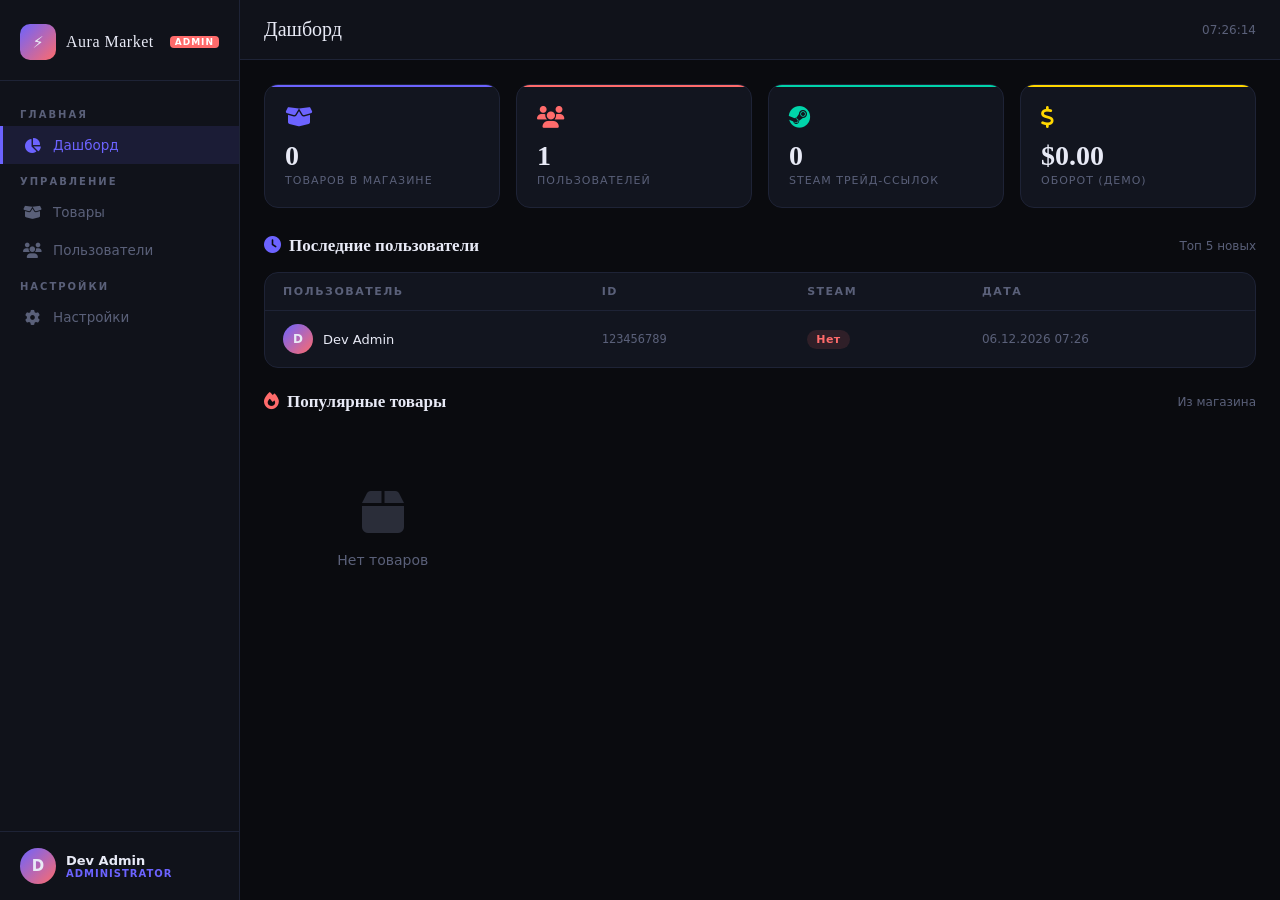
==== admin.html @ bdf7ac2e "Create admin.html" ====
<!DOCTYPE html>
<html lang="ru">
<head>
<meta charset="UTF-8">
<meta name="viewport" content="width=device-width, initial-scale=1.0">
<title>Aura Market | Admin Panel</title>
<link rel="stylesheet" href="https://cdnjs.cloudflare.com/ajax/libs/font-awesome/6.5.0/css/all.min.css">
<script src="https://telegram.org/js/telegram-web-app.js"></script>
<link rel="stylesheet" href="admin.css">
</head>
<body>

<!-- ACCESS DENIED SCREEN -->
<div id="access-denied">
  <div class="denied-icon"><i class="fas fa-shield-alt"></i></div>
  <div class="denied-title">Доступ запрещён</div>
  <div class="denied-sub">Эта панель доступна только авторизованным администраторам Aura Market.</div>
  <div class="denied-id" id="denied-id-info">Ваш Telegram ID: —</div>
</div>

<!-- MAIN APP -->
<div class="app" id="app" style="display:none;">

  <!-- SIDEBAR -->
  <div class="sidebar-overlay" id="sidebar-overlay"></div>
  <aside class="sidebar" id="sidebar">
    <div class="sidebar-logo">
      <div class="logo-icon">⚡</div>
      <span class="logo-name">Aura Market</span>
      <span class="logo-badge">ADMIN</span>
    </div>
    <nav class="sidebar-nav">
      <div class="nav-section-title">Главная</div>
      <div class="nav-item active" data-page="dashboard"><i class="fas fa-chart-pie"></i> Дашборд</div>

      <div class="nav-section-title">Управление</div>
      <div class="nav-item" data-page="products"><i class="fas fa-box-open"></i> Товары</div>
      <div class="nav-item" data-page="users"><i class="fas fa-users"></i> Пользователи</div>

      <div class="nav-section-title">Настройки</div>
      <div class="nav-item" data-page="settings"><i class="fas fa-cog"></i> Настройки</div>
    </nav>
    <div class="sidebar-user">
      <div class="user-avatar" id="admin-avatar">A</div>
      <div class="user-info">
        <div class="user-name" id="admin-name">Admin</div>
        <div class="user-role">ADMINISTRATOR</div>
      </div>
    </div>
  </aside>

  <!-- MAIN -->
  <div class="main">
    <div class="topbar">
      <div style="display:flex;align-items:center;gap:12px;">
        <button class="mobile-menu-btn" id="mobile-menu-btn"><i class="fas fa-bars"></i></button>
        <div class="topbar-title" id="topbar-title">Дашборд</div>
      </div>
      <div class="topbar-actions">
        <span style="font-size:12px;color:var(--muted);" id="topbar-time"></span>
      </div>
    </div>

    <div class="content">

      <!-- ===== DASHBOARD PAGE ===== -->
      <div class="page active" id="page-dashboard">
        <div class="stats-grid">
          <div class="stat-card violet">
            <div class="stat-icon"><i class="fas fa-box-open"></i></div>
            <div class="stat-val" id="stat-products">0</div>
            <div class="stat-label">Товаров в магазине</div>
          </div>
          <div class="stat-card red">
            <div class="stat-icon"><i class="fas fa-users"></i></div>
            <div class="stat-val" id="stat-users">0</div>
            <div class="stat-label">Пользователей</div>
          </div>
          <div class="stat-card green">
            <div class="stat-icon"><i class="fab fa-steam"></i></div>
            <div class="stat-val" id="stat-steam">0</div>
            <div class="stat-label">Steam трейд-ссылок</div>
          </div>
          <div class="stat-card gold">
            <div class="stat-icon"><i class="fas fa-dollar-sign"></i></div>
            <div class="stat-val" id="stat-revenue">$0</div>
            <div class="stat-label">Оборот (демо)</div>
          </div>
        </div>

        <div class="section-hdr">
          <h2><i class="fas fa-clock" style="color:var(--accent);margin-right:8px;"></i>Последние пользователи</h2>
          <span>Топ 5 новых</span>
        </div>
        <div class="table-wrap" style="margin-bottom:24px;">
          <table>
            <thead><tr><th>Пользователь</th><th>ID</th><th>Steam</th><th>Дата</th></tr></thead>
            <tbody id="recent-users-body">
              <tr><td colspan="4"><div class="empty-state" style="padding:24px;"><i class="fas fa-user-clock" style="font-size:28px;"></i><p>Нет пользователей</p></div></td></tr>
            </tbody>
          </table>
        </div>

        <div class="section-hdr">
          <h2><i class="fas fa-fire" style="color:var(--accent2);margin-right:8px;"></i>Популярные товары</h2>
          <span>Из магазина</span>
        </div>
        <div class="products-grid" id="dash-products-grid">
          <div class="empty-state"><i class="fas fa-box"></i><p>Нет товаров</p></div>
        </div>
      </div>

      <!-- ===== PRODUCTS PAGE ===== -->
      <div class="page" id="page-products">
        <div class="tabs">
          <div class="tab active" data-tab="list">Список товаров</div>
          <div class="tab" data-tab="add">Добавить товар</div>
        </div>

        <!-- LIST TAB -->
        <div id="tab-list">
          <div class="section-hdr">
            <h2>Все товары <span style="font-size:13px;color:var(--muted);" id="prod-count-label"></span></h2>
            <button class="btn-primary" onclick="switchTab('add')"><i class="fas fa-plus"></i> Добавить</button>
          </div>
          <div class="products-grid" id="admin-products-grid"></div>
        </div>

        <!-- ADD TAB -->
        <div id="tab-add" style="display:none;">
          <div class="section-hdr">
            <h2 id="prod-form-title">Новый товар</h2>
          </div>
          <div class="table-wrap" style="padding:24px;">
            <div class="form-grid">
              <div class="form-field">
                <label>Название товара</label>
                <input class="form-input" id="prod-name" placeholder="Prime Counter-Strike">
              </div>
              <div class="form-field">
                <label>Цена (USD)</label>
                <input class="form-input" id="prod-price" type="number" placeholder="9.99" min="0" step="0.01">
              </div>
              <div class="form-field">
                <label>Игра</label>
                <select class="form-select" id="prod-game">
                  <option value="Counter-Strike 2">Counter-Strike 2</option>
                  <option value="Dota 2">Dota 2</option>
                  <option value="Team Fortress 2">Team Fortress 2</option>
                  <option value="Rust">Rust</option>
                  <option value="Other">Другое</option>
                </select>
              </div>
              <div class="form-field">
                <label>Категория</label>
                <input class="form-input" id="prod-category" placeholder="Скин, Ключ, Кейс...">
              </div>
              <div class="form-field full">
                <label>Описание</label>
                <textarea class="form-textarea" id="prod-desc" placeholder="Краткое описание товара..."></textarea>
              </div>
              <div class="form-field full">
                <label>Иконка</label>
                <div class="icon-picker" id="icon-picker">
                  <div class="icon-opt selected" data-icon="fa-fist-raised"><i class="fas fa-fist-raised"></i></div>
                  <div class="icon-opt" data-icon="fa-crown"><i class="fas fa-crown"></i></div>
                  <div class="icon-opt" data-icon="fa-gem"><i class="fas fa-gem"></i></div>
                  <div class="icon-opt" data-icon="fa-shield-alt"><i class="fas fa-shield-alt"></i></div>
                  <div class="icon-opt" data-icon="fa-sword"><i class="fas fa-sword"></i></div>
                  <div class="icon-opt" data-icon="fa-fire"><i class="fas fa-fire"></i></div>
                  <div class="icon-opt" data-icon="fa-star"><i class="fas fa-star"></i></div>
                  <div class="icon-opt" data-icon="fa-bolt"><i class="fas fa-bolt"></i></div>
                  <div class="icon-opt" data-icon="fa-crosshairs"><i class="fas fa-crosshairs"></i></div>
                  <div class="icon-opt" data-icon="fa-key"><i class="fas fa-key"></i></div>
                  <div class="icon-opt" data-icon="fa-box"><i class="fas fa-box"></i></div>
                  <div class="icon-opt" data-icon="fa-tags"><i class="fas fa-tags"></i></div>
                </div>
              </div>
              <div class="form-field full">
                <label>Цвет иконки</label>
                <div class="color-picker-row" id="color-picker">
                  <div class="color-swatch selected" data-color="#FFD700" style="background:#FFD700;"></div>
                  <div class="color-swatch" data-color="#6c63ff" style="background:#6c63ff;"></div>
                  <div class="color-swatch" data-color="#ff6b6b" style="background:#ff6b6b;"></div>
                  <div class="color-swatch" data-color="#00d4aa" style="background:#00d4aa;"></div>
                  <div class="color-swatch" data-color="#ff9f43" style="background:#ff9f43;"></div>
                  <div class="color-swatch" data-color="#ee5a24" style="background:#ee5a24;"></div>
                  <div class="color-swatch" data-color="#0984e3" style="background:#0984e3;"></div>
                  <div class="color-swatch" data-color="#a29bfe" style="background:#a29bfe;"></div>
                  <div class="color-swatch custom" data-color="custom"><i class="fas fa-palette"></i></div>
                  <input type="color" id="custom-color" style="display:none;" value="#ffffff">
                </div>
              </div>
              <div class="form-field">
                <label>Статус</label>
                <select class="form-select" id="prod-status">
                  <option value="active">Активен</option>
                  <option value="hidden">Скрыт</option>
                  <option value="sold">Продан</option>
                </select>
              </div>
              <div class="form-field">
                <label>Количество</label>
                <input class="form-input" id="prod-qty" type="number" placeholder="1" min="1" value="1">
              </div>
            </div>
            <div style="margin-top:20px;display:flex;gap:10px;">
              <button class="btn-primary" id="save-prod-btn" onclick="saveProduct()"><i class="fas fa-save"></i> Сохранить товар</button>
              <button class="btn-secondary" onclick="resetProductForm()"><i class="fas fa-undo"></i> Сбросить</button>
            </div>
          </div>
        </div>
      </div>

      <!-- ===== USERS PAGE ===== -->
      <div class="page" id="page-users">
        <div class="section-hdr">
          <h2>Пользователи бота</h2>
          <span id="users-count-label">0 чел.</span>
        </div>
        <div class="table-wrap">
          <div class="table-search">
            <i class="fas fa-search" style="color:var(--muted);"></i>
            <input id="user-search" placeholder="Поиск по имени, ID или username...">
            <button class="btn-secondary" style="padding:7px 14px;font-size:12px;" onclick="exportUsers()"><i class="fas fa-download"></i> Экспорт</button>
          </div>
          <div style="overflow-x:auto;">
            <table>
              <thead>
                <tr>
                  <th>Пользователь</th>
                  <th>Telegram ID</th>
                  <th>Username</th>
                  <th>Steam Trade Link</th>
                  <th>Статус</th>
                  <th>Зашёл</th>
                  <th>Действия</th>
                </tr>
              </thead>
              <tbody id="users-table-body"></tbody>
            </table>
          </div>
        </div>
      </div>

      <!-- ===== SETTINGS PAGE ===== -->
      <div class="page" id="page-settings">
        <div class="section-hdr"><h2>Настройки Admin Panel</h2></div>
        <div class="table-wrap" style="padding:24px;margin-bottom:20px;">
          <div class="form-grid">
            <div class="form-field">
              <label>Admin Telegram ID</label>
              <input class="form-input" id="setting-admin-id" placeholder="123456789" readonly style="opacity:.6;cursor:not-allowed;">
            </div>
            <div class="form-field">
              <label>Название магазина</label>
              <input class="form-input" id="setting-shop-name" placeholder="Aura Market">
            </div>
            <div class="form-field full">
              <label>Добавить тестового пользователя (демо)</label>
              <div style="display:flex;gap:10px;flex-wrap:wrap;">
                <input class="form-input" id="demo-user-name" placeholder="Имя" style="flex:1;min-width:120px;">
                <input class="form-input" id="demo-user-id" placeholder="Telegram ID" type="number" style="flex:1;min-width:120px;">
                <input class="form-input" id="demo-user-steam" placeholder="Steam Trade Link" style="flex:2;min-width:200px;">
                <button class="btn-primary" onclick="addDemoUser()"><i class="fas fa-plus"></i> Добавить</button>
              </div>
            </div>
          </div>
        </div>
        <div class="table-wrap" style="padding:24px;">
          <h3 style="font-family:var(--font-head);margin-bottom:16px;font-size:15px;">Данные & Хранилище</h3>
          <p style="color:var(--muted);font-size:13px;margin-bottom:16px;">Все данные хранятся в localStorage браузера. В продакшне подключите API-бэкенд.</p>
          <div style="display:flex;gap:10px;flex-wrap:wrap;">
            <button class="btn-secondary" onclick="clearAllData()"><i class="fas fa-trash" style="color:var(--accent2);"></i> Очистить все данные</button>
            <button class="btn-secondary" onclick="exportAllData()"><i class="fas fa-file-export" style="color:var(--accent3);"></i> Экспорт JSON</button>
          </div>
        </div>
      </div>

    </div><!-- end content -->
  </div><!-- end main -->
</div><!-- end app -->

<!-- MODAL: User Steam Link -->
<div class="modal-overlay" id="steam-modal">
  <div class="modal">
    <div class="modal-header">
      <h3><i class="fab fa-steam" style="margin-right:8px;color:var(--accent);"></i>Steam Trade Link</h3>
      <button class="modal-close" onclick="closeModal('steam-modal')"><i class="fas fa-times"></i></button>
    </div>
    <div class="modal-body">
      <div id="modal-user-info" style="display:flex;align-items:center;gap:12px;padding:12px;background:var(--bg3);border-radius:10px;"></div>
      <div class="form-field">
        <label>Steam Trade Link</label>
        <input class="form-input" id="modal-steam-input" placeholder="https://steamcommunity.com/tradeoffer/new/?partner=...">
      </div>
      <p style="font-size:12px;color:var(--muted);">Ссылка для обмена предметами Steam. Можно найти в настройках Steam → Приватность → Ссылка для обмена.</p>
    </div>
    <div class="modal-footer">
      <button class="btn-secondary" onclick="closeModal('steam-modal')">Отмена</button>
      <button class="btn-primary" onclick="saveSteamLink()"><i class="fas fa-save"></i> Сохранить</button>
    </div>
  </div>
</div>

<!-- TOAST CONTAINER -->
<div class="toast-container" id="toast-container"></div>

<script>
// ============================================================
//  КОНФИГУРАЦИЯ: УКАЖИТЕ ВАШ TELEGRAM ID ЗДЕСЬ
// ============================================================
const ADMIN_IDS = [123456789]; // ← замените на свой Telegram ID

// ============================================================
//  ХРАНИЛИЩЕ
// ============================================================
function getData(key, def = []) {
  try { return JSON.parse(localStorage.getItem('aura_admin_' + key) || JSON.stringify(def)); }
  catch { return def; }
}
function setData(key, val) {
  localStorage.setItem('aura_admin_' + key, JSON.stringify(val));
}

let products = getData('products', []);
let users    = getData('users', []);
let editingProdId = null;
let selectedIcon  = 'fa-fist-raised';
let selectedColor = '#FFD700';
let editingUserId = null;

// ============================================================
//  TELEGRAM INIT
// ============================================================
let currentUser = null;

function initTelegram() {
  const tg = window.Telegram?.WebApp;

  if (tg && tg.initDataUnsafe?.user) {
    const u = tg.initDataUnsafe.user;
    currentUser = {
      id: u.id,
      first_name: u.first_name || '',
      last_name: u.last_name || '',
      username: u.username || '',
    };
    tg.expand();
    tg.enableClosingConfirmation();
    document.documentElement.style.setProperty('--bg', '#0a0b0f');
  } else {
    // В браузере / без TG → для разработки показываем интерфейс с демо-режимом
    currentUser = { id: ADMIN_IDS[0], first_name: 'Dev', last_name: 'Admin', username: 'dev_admin' };
  }

  registerUser(currentUser);
  checkAccess();
}

function registerUser(u) {
  const existing = users.find(x => x.id === u.id);
  if (!existing) {
    users.push({
      id: u.id,
      first_name: u.first_name,
      last_name: u.last_name,
      username: u.username,
      steam_link: '',
      status: 'active',
      joined: new Date().toISOString(),
    });
    setData('users', users);
  }
}

function checkAccess() {
  const isAdmin = ADMIN_IDS.includes(currentUser.id);
  const denied  = document.getElementById('access-denied');
  const app     = document.getElementById('app');

  if (!isAdmin) {
    denied.classList.add('show');
    document.getElementById('denied-id-info').textContent = 'Ваш Telegram ID: ' + currentUser.id;
    return;
  }

  app.style.display = 'flex';
  initAdminUI();
}

// ============================================================
//  INIT UI
// ============================================================
function initAdminUI() {
  const u = currentUser;
  const name = (u.first_name + ' ' + (u.last_name || '')).trim();
  document.getElementById('admin-name').textContent = name || 'Admin';
  document.getElementById('admin-avatar').textContent = (name[0] || 'A').toUpperCase();
  document.getElementById('setting-admin-id').value = u.id;

  renderDashboard();
  renderProducts();
  renderUsers();
  startClock();
  bindEvents();
}

// ============================================================
//  DASHBOARD
// ============================================================
function renderDashboard() {
  document.getElementById('stat-products').textContent = products.length;
  document.getElementById('stat-users').textContent    = users.length;
  const withSteam = users.filter(u => u.steam_link).length;
  document.getElementById('stat-steam').textContent    = withSteam;
  const rev = products.reduce((s, p) => s + parseFloat(p.price || 0), 0);
  document.getElementById('stat-revenue').textContent  = '$' + rev.toFixed(2);

  // Recent users
  const tbody = document.getElementById('recent-users-body');
  const recent = [...users].sort((a,b) => new Date(b.joined)-new Date(a.joined)).slice(0,5);
  if (!recent.length) {
    tbody.innerHTML = `<tr><td colspan="4"><div class="empty-state" style="padding:24px;"><i class="fas fa-user-clock" style="font-size:28px;"></i><p>Нет пользователей</p></div></td></tr>`;
  } else {
    tbody.innerHTML = recent.map(u => `
      <tr>
        <td><div class="user-cell">
          <div class="user-mini-av">${(u.first_name[0]||'?').toUpperCase()}</div>
          ${u.first_name} ${u.last_name||''}
        </div></td>
        <td style="font-family:monospace;font-size:12px;color:var(--muted);">${u.id}</td>
        <td>${u.steam_link ? '<span class="badge badge-active"><i class="fas fa-check"></i> Есть</span>' : '<span class="badge badge-banned">Нет</span>'}</td>
        <td style="font-size:12px;color:var(--muted);">${formatDate(u.joined)}</td>
      </tr>
    `).join('');
  }

  // Dash products
  const grid = document.getElementById('dash-products-grid');
  if (!products.length) {
    grid.innerHTML = `<div class="empty-state"><i class="fas fa-box"></i><p>Нет товаров</p></div>`;
  } else {
    grid.innerHTML = products.slice(0,4).map(p => productCard(p, false)).join('');
  }
}

// ============================================================
//  PRODUCTS
// ============================================================
function productCard(p, withActions = true) {
  return `
    <div class="product-item">
      <div class="prod-icon-area" style="color:${p.color||'#FFD700'}">
        <i class="fas ${p.icon||'fa-box'}"></i>
      </div>
      <div class="prod-name">${escHtml(p.name)}</div>
      <div class="prod-game">${escHtml(p.game||'')} ${p.category?'· '+escHtml(p.category):''}</div>
      <div class="prod-price">$${parseFloat(p.price||0).toFixed(2)}</div>
      ${withActions ? `
      <div class="prod-actions">
        <button class="btn-sm btn-edit" onclick="editProduct('${p.id}')"><i class="fas fa-edit"></i> Изм.</button>
        <button class="btn-sm btn-del" onclick="deleteProduct('${p.id}')"><i class="fas fa-trash"></i></button>
      </div>` : ''}
      <div class="prod-badge">
        <span class="badge ${p.status==='active'?'badge-active':p.status==='sold'?'badge-banned':'badge-new'}">
          ${p.status==='active'?'Активен':p.status==='sold'?'Продан':'Скрыт'}
        </span>
      </div>
    </div>
  `;
}

function renderProducts() {
  const grid = document.getElementById('admin-products-grid');
  document.getElementById('prod-count-label').textContent = '(' + products.length + ')';
  if (!products.length) {
    grid.innerHTML = `<div class="empty-state"><i class="fas fa-box-open"></i><p>Нет товаров. Добавьте первый!</p></div>`;
  } else {
    grid.innerHTML = products.map(p => productCard(p, true)).join('');
  }
}

function saveProduct() {
  const name  = document.getElementById('prod-name').value.trim();
  const price = document.getElementById('prod-price').value;
  const game  = document.getElementById('prod-game').value;
  const cat   = document.getElementById('prod-category').value.trim();
  const desc  = document.getElementById('prod-desc').value.trim();
  const status= document.getElementById('prod-status').value;
  const qty   = document.getElementById('prod-qty').value;

  if (!name || !price) { showToast('Заполните название и цену', 'error'); return; }

  if (editingProdId) {
    const idx = products.findIndex(p => p.id === editingProdId);
    if (idx !== -1) {
      products[idx] = { ...products[idx], name, price, game, category: cat, desc, status, qty, icon: selectedIcon, color: selectedColor };
      showToast('Товар обновлён', 'success');
    }
    editingProdId = null;
    document.getElementById('prod-form-title').textContent = 'Новый товар';
    document.getElementById('save-prod-btn').innerHTML = '<i class="fas fa-save"></i> Сохранить товар';
  } else {
    products.push({ id: genId(), name, price, game, category: cat, desc, status, qty, icon: selectedIcon, color: selectedColor, created: new Date().toISOString() });
    showToast('Товар добавлен!', 'success');
  }

  setData('products', products);
  renderProducts();
  renderDashboard();
  resetProductForm();
  switchTab('list');
}

function editProduct(id) {
  const p = products.find(x => x.id === id);
  if (!p) return;
  editingProdId = id;
  document.getElementById('prod-name').value     = p.name;
  document.getElementById('prod-price').value    = p.price;
  document.getElementById('prod-game').value     = p.game;
  document.getElementById('prod-category').value = p.category || '';
  document.getElementById('prod-desc').value     = p.desc || '';
  document.getElementById('prod-status').value   = p.status || 'active';
  document.getElementById('prod-qty').value      = p.qty || 1;
  selectedIcon  = p.icon  || 'fa-fist-raised';
  selectedColor = p.color || '#FFD700';
  document.querySelectorAll('.icon-opt').forEach(el => el.classList.toggle('selected', el.dataset.icon === selectedIcon));
  document.querySelectorAll('.color-swatch').forEach(el => el.classList.toggle('selected', el.dataset.color === selectedColor));
  document.getElementById('prod-form-title').textContent = 'Редактировать товар';
  document.getElementById('save-prod-btn').innerHTML = '<i class="fas fa-save"></i> Обновить товар';
  switchTab('add');
  navigateTo('products');
}

function deleteProduct(id) {
  if (!confirm('Удалить товар?')) return;
  products = products.filter(p => p.id !== id);
  setData('products', products);
  renderProducts();
  renderDashboard();
  showToast('Товар удалён', 'info');
}

function resetProductForm() {
  ['prod-name','prod-category','prod-desc'].forEach(id => document.getElementById(id).value = '');
  document.getElementById('prod-price').value  = '';
  document.getElementById('prod-game').value   = 'Counter-Strike 2';
  document.getElementById('prod-status').value = 'active';
  document.getElementById('prod-qty').value    = '1';
  selectedIcon = 'fa-fist-raised'; selectedColor = '#FFD700';
  document.querySelectorAll('.icon-opt').forEach(el => el.classList.toggle('selected', el.dataset.icon === 'fa-fist-raised'));
  document.querySelectorAll('.color-swatch').forEach(el => el.classList.toggle('selected', el.dataset.color === '#FFD700'));
  editingProdId = null;
  document.getElementById('prod-form-title').textContent = 'Новый товар';
  document.getElementById('save-prod-btn').innerHTML = '<i class="fas fa-save"></i> Сохранить товар';
}

// ============================================================
//  USERS
// ============================================================
function renderUsers(filter = '') {
  const f   = filter.toLowerCase();
  const filtered = users.filter(u =>
    !f ||
    (u.first_name + ' ' + (u.last_name||'')).toLowerCase().includes(f) ||
    String(u.id).includes(f) ||
    (u.username||'').toLowerCase().includes(f)
  );
  document.getElementById('users-count-label').textContent = filtered.length + ' чел.';
  const tbody = document.getElementById('users-table-body');
  if (!filtered.length) {
    tbody.innerHTML = `<tr><td colspan="7"><div class="empty-state" style="padding:30px;"><i class="fas fa-user-slash" style="font-size:32px;"></i><p>Нет пользователей</p></div></td></tr>`;
    return;
  }
  tbody.innerHTML = filtered.map(u => `
    <tr>
      <td><div class="user-cell">
        <div class="user-mini-av">${(u.first_name[0]||'?').toUpperCase()}</div>
        <span>${escHtml(u.first_name)} ${escHtml(u.last_name||'')}</span>
      </div></td>
      <td>
        <span style="font-family:monospace;font-size:12px;">${u.id}</span>
        <button class="copy-btn" onclick="copyText('${u.id}')"><i class="fas fa-copy"></i></button>
      </td>
      <td style="color:var(--muted);font-size:12px;">${u.username ? '@'+escHtml(u.username) : '—'}</td>
      <td>
        <div class="steam-cell">
          <span class="steam-link-text" title="${escHtml(u.steam_link||'')}">${u.steam_link ? escHtml(u.steam_link) : '<span style="color:var(--muted)">Не указан</span>'}</span>
          ${u.steam_link ? `<button class="copy-btn" onclick="copyText('${escAttr(u.steam_link)}')"><i class="fas fa-copy"></i></button>` : ''}
        </div>
      </td>
      <td><span class="badge ${u.status==='active'?'badge-active':'badge-banned'}">${u.status==='active'?'Активен':'Заблокирован'}</span></td>
      <td style="font-size:12px;color:var(--muted);">${formatDate(u.joined)}</td>
      <td>
        <div style="display:flex;gap:6px;flex-wrap:wrap;">
          <button class="link-btn" onclick="openSteamModal('${u.id}')"><i class="fab fa-steam"></i> Steam</button>
          <button class="link-btn" style="color:${u.status==='active'?'var(--accent2)':'var(--accent3)'}" onclick="toggleBan('${u.id}')">
            ${u.status==='active'?'<i class="fas fa-ban"></i>':'<i class="fas fa-check"></i>'}
          </button>
        </div>
      </td>
    </tr>
  `).join('');
}

function openSteamModal(userId) {
  const u = users.find(x => String(x.id) === String(userId));
  if (!u) return;
  editingUserId = userId;
  document.getElementById('modal-user-info').innerHTML = `
    <div class="user-mini-av" style="width:42px;height:42px;font-size:17px;">${(u.first_name[0]||'?').toUpperCase()}</div>
    <div>
      <div style="font-weight:700;">${escHtml(u.first_name)} ${escHtml(u.last_name||'')}</div>
      <div style="font-size:12px;color:var(--muted);">ID: ${u.id}${u.username?' · @'+escHtml(u.username):''}</div>
    </div>
  `;
  document.getElementById('modal-steam-input').value = u.steam_link || '';
  document.getElementById('steam-modal').classList.add('open');
}

function saveSteamLink() {
  const link = document.getElementById('modal-steam-input').value.trim();
  const idx  = users.findIndex(u => String(u.id) === String(editingUserId));
  if (idx === -1) return;
  users[idx].steam_link = link;
  setData('users', users);
  renderUsers(document.getElementById('user-search').value);
  renderDashboard();
  closeModal('steam-modal');
  showToast('Steam ссылка сохранена', 'success');
}

function toggleBan(userId) {
  const idx = users.findIndex(u => String(u.id) === String(userId));
  if (idx === -1) return;
  users[idx].status = users[idx].status === 'active' ? 'banned' : 'active';
  setData('users', users);
  renderUsers(document.getElementById('user-search').value);
  showToast(users[idx].status === 'active' ? 'Пользователь разблокирован' : 'Пользователь заблокирован', 'info');
}

// ============================================================
//  SETTINGS
// ============================================================
function addDemoUser() {
  const name  = document.getElementById('demo-user-name').value.trim();
  const id    = parseInt(document.getElementById('demo-user-id').value);
  const steam = document.getElementById('demo-user-steam').value.trim();
  if (!name || !id) { showToast('Укажите имя и ID', 'error'); return; }
  if (users.find(u => u.id === id)) { showToast('Пользователь с таким ID уже есть', 'error'); return; }
  users.push({ id, first_name: name, last_name: '', username: '', steam_link: steam, status: 'active', joined: new Date().toISOString() });
  setData('users', users);
  renderUsers(); renderDashboard();
  document.getElementById('demo-user-name').value = '';
  document.getElementById('demo-user-id').value   = '';
  document.getElementById('demo-user-steam').value= '';
  showToast('Пользователь добавлен', 'success');
}

function clearAllData() {
  if (!confirm('Удалить ВСЕ данные (товары и пользователей)?')) return;
  products = []; users = [];
  setData('products', products); setData('users', users);
  renderProducts(); renderUsers(); renderDashboard();
  showToast('Данные очищены', 'info');
}

function exportAllData() {
  const data = JSON.stringify({ products, users }, null, 2);
  downloadFile('aura_market_export.json', data, 'application/json');
  showToast('Экспорт завершён', 'success');
}

function exportUsers() {
  const csv = ['ID,Имя,Username,Steam Link,Статус,Дата'].concat(
    users.map(u => `${u.id},"${u.first_name} ${u.last_name||''}","${u.username||''}","${u.steam_link||''}","${u.status}","${formatDate(u.joined)}"`)
  ).join('\n');
  downloadFile('aura_users.csv', csv, 'text/csv');
  showToast('Экспорт пользователей завершён', 'success');
}

// ============================================================
//  NAV & TABS
// ============================================================
function navigateTo(page) {
  document.querySelectorAll('.nav-item').forEach(el => el.classList.toggle('active', el.dataset.page === page));
  document.querySelectorAll('.page').forEach(el => el.classList.toggle('active', el.id === 'page-'+page));
  const titles = { dashboard: 'Дашборд', products: 'Товары', users: 'Пользователи', settings: 'Настройки' };
  document.getElementById('topbar-title').textContent = titles[page] || '';
  closeSidebar();
}

function switchTab(tab) {
  document.querySelectorAll('.tab').forEach(el => el.classList.toggle('active', el.dataset.tab === tab));
  document.getElementById('tab-list').style.display = tab === 'list' ? 'block' : 'none';
  document.getElementById('tab-add').style.display  = tab === 'add'  ? 'block' : 'none';
}

// ============================================================
//  BINDINGS
// ============================================================
function bindEvents() {
  // Nav
  document.querySelectorAll('.nav-item[data-page]').forEach(el => {
    el.addEventListener('click', () => navigateTo(el.dataset.page));
  });

  // Tabs
  document.querySelectorAll('.tab[data-tab]').forEach(el => {
    el.addEventListener('click', () => switchTab(el.dataset.tab));
  });

  // Mobile sidebar
  document.getElementById('mobile-menu-btn').addEventListener('click', openSidebar);
  document.getElementById('sidebar-overlay').addEventListener('click', closeSidebar);

  // User search
  document.getElementById('user-search').addEventListener('input', e => renderUsers(e.target.value));

  // Icon picker
  document.querySelectorAll('.icon-opt').forEach(el => {
    el.addEventListener('click', () => {
      document.querySelectorAll('.icon-opt').forEach(x => x.classList.remove('selected'));
      el.classList.add('selected');
      selectedIcon = el.dataset.icon;
    });
  });

  // Color picker
  document.querySelectorAll('.color-swatch:not(.custom)').forEach(el => {
    el.addEventListener('click', () => {
      document.querySelectorAll('.color-swatch').forEach(x => x.classList.remove('selected'));
      el.classList.add('selected');
      selectedColor = el.dataset.color;
    });
  });
  document.querySelector('.color-swatch.custom').addEventListener('click', () => {
    document.getElementById('custom-color').click();
  });
  document.getElementById('custom-color').addEventListener('input', e => {
    selectedColor = e.target.value;
    document.querySelectorAll('.color-swatch').forEach(x => x.classList.remove('selected'));
    document.querySelector('.color-swatch.custom').classList.add('selected');
    document.querySelector('.color-swatch.custom').style.background = selectedColor;
  });
}

function openSidebar()  { document.getElementById('sidebar').classList.add('open'); document.getElementById('sidebar-overlay').classList.add('open'); }
function closeSidebar() { document.getElementById('sidebar').classList.remove('open'); document.getElementById('sidebar-overlay').classList.remove('open'); }
function closeModal(id) { document.getElementById(id).classList.remove('open'); }

// ============================================================
//  UTILS
// ============================================================
function showToast(msg, type = 'info') {
  const icons = { success: 'fa-check-circle', error: 'fa-exclamation-circle', info: 'fa-info-circle' };
  const el = document.createElement('div');
  el.className = `toast ${type}`;
  el.innerHTML = `<i class="fas ${icons[type]}"></i> ${escHtml(msg)}`;
  document.getElementById('toast-container').appendChild(el);
  setTimeout(() => el.remove(), 3200);
}

function copyText(text) {
  navigator.clipboard.writeText(text).then(() => showToast('Скопировано!', 'success')).catch(() => showToast('Не удалось скопировать', 'error'));
}

function genId() { return '_' + Math.random().toString(36).slice(2, 10); }

function formatDate(iso) {
  if (!iso) return '—';
  const d = new Date(iso);
  return d.toLocaleDateString('ru-RU', { day:'2-digit', month:'2-digit', year:'numeric' }) + ' ' + d.toLocaleTimeString('ru-RU', { hour:'2-digit', minute:'2-digit' });
}

function escHtml(s) { return String(s||'').replace(/&/g,'&amp;').replace(/</g,'&lt;').replace(/>/g,'&gt;').replace(/"/g,'&quot;'); }
function escAttr(s) { return String(s||'').replace(/'/g,'&#39;').replace(/"/g,'&quot;'); }

function downloadFile(name, content, type) {
  const a = document.createElement('a');
  a.href = URL.createObjectURL(new Blob([content], { type }));
  a.download = name;
  a.click();
}

function startClock() {
  const el = document.getElementById('topbar-time');
  setInterval(() => {
    el.textContent = new Date().toLocaleTimeString('ru-RU', { hour:'2-digit', minute:'2-digit', second:'2-digit' });
  }, 1000);
}

// ============================================================
//  BOOT
// ============================================================
document.addEventListener('DOMContentLoaded', initTelegram);
</script>
</body>
</html>
---- admin.css ----
*, *::before, *::after { box-sizing: border-box; margin: 0; padding: 0; }

  :root {
    --bg:        #0a0b0f;
    --bg2:       #10121a;
    --bg3:       #161926;
    --border:    #1e2336;
    --accent:    #6c63ff;
    --accent2:   #ff6b6b;
    --accent3:   #00d4aa;
    --text:      #e8eaf6;
    --muted:     #5a6079;
    --gold:      #ffd700;
    --card:      #12151f;
    --shadow:    0 4px 24px rgba(108,99,255,.18);
    --radius:    14px;
    --font-head: 'Georgia', serif;
    --font-body: 'Segoe UI', system-ui, sans-serif;
    --sidebar-w: 240px;
  }

  html, body { height: 100%; }
  body {
    background: var(--bg);
    color: var(--text);
    font-family: var(--font-body);
    font-size: 14px;
    overflow: hidden;
  }

  /* ===================== ACCESS DENIED ===================== */
  #access-denied {
    display: none;
    position: fixed; inset: 0;
    background: var(--bg);
    z-index: 9999;
    flex-direction: column;
    align-items: center;
    justify-content: center;
    gap: 20px;
    text-align: center;
    padding: 40px;
  }
  #access-denied.show { display: flex; }
  .denied-icon { font-size: 72px; color: var(--accent2); animation: pulse 2s infinite; }
  .denied-title { font-family: var(--font-head); font-size: 28px; color: var(--text); }
  .denied-sub { color: var(--muted); font-size: 15px; max-width: 320px; line-height: 1.6; }
  .denied-id { background: var(--bg3); border: 1px solid var(--border); border-radius: 8px; padding: 8px 18px; color: var(--muted); font-family: monospace; font-size: 13px; }

  /* ===================== LAYOUT ===================== */
  .app { display: flex; height: 100vh; overflow: hidden; }

  /* ===================== SIDEBAR ===================== */
  .sidebar {
    width: var(--sidebar-w);
    background: var(--bg2);
    border-right: 1px solid var(--border);
    display: flex;
    flex-direction: column;
    flex-shrink: 0;
    transition: transform .3s;
    z-index: 100;
  }
  .sidebar-logo {
    padding: 24px 20px 20px;
    border-bottom: 1px solid var(--border);
    display: flex; align-items: center; gap: 10px;
  }
  .logo-icon { width: 36px; height: 36px; background: linear-gradient(135deg, var(--accent), var(--accent2)); border-radius: 10px; display: flex; align-items: center; justify-content: center; font-size: 16px; }
  .logo-name { font-family: var(--font-head); font-size: 16px; letter-spacing: .5px; }
  .logo-badge { font-size: 9px; background: var(--accent2); color: #fff; border-radius: 4px; padding: 1px 5px; margin-left: auto; font-weight: 700; letter-spacing: 1px; }

  .sidebar-nav { flex: 1; padding: 16px 0; overflow-y: auto; }
  .nav-section-title { font-size: 10px; font-weight: 700; letter-spacing: 2px; color: var(--muted); padding: 12px 20px 6px; text-transform: uppercase; }
  .nav-item {
    display: flex; align-items: center; gap: 12px;
    padding: 11px 20px;
    cursor: pointer;
    border-left: 3px solid transparent;
    color: var(--muted);
    transition: all .2s;
    font-size: 13.5px;
    user-select: none;
  }
  .nav-item:hover { color: var(--text); background: rgba(108,99,255,.07); }
  .nav-item.active { color: var(--accent); border-left-color: var(--accent); background: rgba(108,99,255,.12); }
  .nav-item i { width: 18px; text-align: center; font-size: 15px; }

  .sidebar-user {
    padding: 16px 20px;
    border-top: 1px solid var(--border);
    display: flex; align-items: center; gap: 10px;
  }
  .user-avatar { width: 36px; height: 36px; border-radius: 50%; background: linear-gradient(135deg, var(--accent), var(--accent2)); display: flex; align-items: center; justify-content: center; font-size: 15px; font-weight: 700; flex-shrink: 0; }
  .user-info { min-width: 0; }
  .user-name { font-size: 13px; font-weight: 600; white-space: nowrap; overflow: hidden; text-overflow: ellipsis; }
  .user-role { font-size: 10px; color: var(--accent); font-weight: 700; letter-spacing: 1px; }

  /* ===================== MAIN ===================== */
  .main {
    flex: 1; min-width: 0;
    display: flex; flex-direction: column;
    overflow: hidden;
  }

  .topbar {
    background: var(--bg2);
    border-bottom: 1px solid var(--border);
    padding: 0 24px;
    height: 60px;
    display: flex; align-items: center; justify-content: space-between;
    flex-shrink: 0;
  }
  .topbar-title { font-family: var(--font-head); font-size: 20px; }
  .topbar-actions { display: flex; align-items: center; gap: 10px; }
  .mobile-menu-btn { display: none; background: none; border: none; color: var(--text); font-size: 20px; cursor: pointer; padding: 4px 8px; }

  .content { flex: 1; overflow-y: auto; padding: 24px; }

  /* scrollbar */
  .content::-webkit-scrollbar, .sidebar-nav::-webkit-scrollbar { width: 4px; }
  .content::-webkit-scrollbar-track, .sidebar-nav::-webkit-scrollbar-track { background: transparent; }
  .content::-webkit-scrollbar-thumb, .sidebar-nav::-webkit-scrollbar-thumb { background: var(--border); border-radius: 4px; }

  /* ===================== PAGES ===================== */
  .page { display: none; animation: fadeIn .25s ease; }
  .page.active { display: block; }

  /* ===================== STATS CARDS ===================== */
  .stats-grid { display: grid; grid-template-columns: repeat(auto-fit, minmax(180px,1fr)); gap: 16px; margin-bottom: 28px; }
  .stat-card {
    background: var(--card);
    border: 1px solid var(--border);
    border-radius: var(--radius);
    padding: 20px;
    position: relative;
    overflow: hidden;
    transition: transform .2s, box-shadow .2s;
  }
  .stat-card:hover { transform: translateY(-2px); box-shadow: var(--shadow); }
  .stat-card::before { content: ''; position: absolute; top: 0; left: 0; right: 0; height: 2px; }
  .stat-card.violet::before { background: var(--accent); }
  .stat-card.red::before    { background: var(--accent2); }
  .stat-card.green::before  { background: var(--accent3); }
  .stat-card.gold::before   { background: var(--gold); }
  .stat-icon { font-size: 22px; margin-bottom: 12px; }
  .stat-card.violet .stat-icon { color: var(--accent); }
  .stat-card.red    .stat-icon { color: var(--accent2); }
  .stat-card.green  .stat-icon { color: var(--accent3); }
  .stat-card.gold   .stat-icon { color: var(--gold); }
  .stat-val { font-size: 28px; font-weight: 700; font-family: var(--font-head); line-height: 1; margin-bottom: 4px; }
  .stat-label { font-size: 11px; color: var(--muted); text-transform: uppercase; letter-spacing: 1px; }

  /* ===================== SECTION TITLES ===================== */
  .section-hdr { display: flex; align-items: center; justify-content: space-between; margin-bottom: 16px; }
  .section-hdr h2 { font-family: var(--font-head); font-size: 17px; }
  .section-hdr span { font-size: 12px; color: var(--muted); }

  /* ===================== TABLE ===================== */
  .table-wrap { background: var(--card); border: 1px solid var(--border); border-radius: var(--radius); overflow: hidden; }
  .table-search { padding: 14px 18px; border-bottom: 1px solid var(--border); display: flex; gap: 10px; align-items: center; }
  .table-search input {
    flex: 1; background: var(--bg3); border: 1px solid var(--border); border-radius: 8px;
    color: var(--text); padding: 8px 14px; font-size: 13px; outline: none;
  }
  .table-search input:focus { border-color: var(--accent); }
  table { width: 100%; border-collapse: collapse; }
  th { font-size: 11px; font-weight: 700; letter-spacing: 1.5px; color: var(--muted); text-transform: uppercase; padding: 12px 18px; text-align: left; border-bottom: 1px solid var(--border); }
  td { padding: 13px 18px; border-bottom: 1px solid var(--border); font-size: 13px; vertical-align: middle; }
  tr:last-child td { border-bottom: none; }
  tr:hover td { background: rgba(255,255,255,.02); }

  .badge { display: inline-flex; align-items: center; gap: 5px; font-size: 11px; font-weight: 700; padding: 3px 9px; border-radius: 20px; letter-spacing: .5px; }
  .badge-active { background: rgba(0,212,170,.12); color: var(--accent3); }
  .badge-banned  { background: rgba(255,107,107,.12); color: var(--accent2); }
  .badge-new    { background: rgba(108,99,255,.15); color: var(--accent); }

  .user-cell { display: flex; align-items: center; gap: 10px; }
  .user-mini-av { width: 30px; height: 30px; border-radius: 50%; background: linear-gradient(135deg, var(--accent), var(--accent2)); display: flex; align-items: center; justify-content: center; font-size: 12px; font-weight: 700; flex-shrink: 0; }

  .link-btn { background: none; border: 1px solid var(--border); color: var(--accent); border-radius: 6px; padding: 4px 10px; font-size: 11px; cursor: pointer; transition: all .15s; }
  .link-btn:hover { background: rgba(108,99,255,.15); border-color: var(--accent); }
  .copy-btn { background: none; border: none; color: var(--muted); cursor: pointer; font-size: 13px; padding: 4px; transition: color .15s; }
  .copy-btn:hover { color: var(--accent); }

  /* steam link cell */
  .steam-cell { display: flex; align-items: center; gap: 6px; max-width: 220px; }
  .steam-link-text { font-family: monospace; font-size: 11px; color: var(--muted); white-space: nowrap; overflow: hidden; text-overflow: ellipsis; flex: 1; }

  /* ===================== PRODUCT FORM ===================== */
  .form-grid { display: grid; grid-template-columns: 1fr 1fr; gap: 16px; }
  @media(max-width:600px) { .form-grid { grid-template-columns: 1fr; } }
  .form-field { display: flex; flex-direction: column; gap: 6px; }
  .form-field.full { grid-column: 1 / -1; }
  label { font-size: 11px; font-weight: 700; letter-spacing: 1px; color: var(--muted); text-transform: uppercase; }
  .form-input, .form-select, .form-textarea {
    background: var(--bg3); border: 1px solid var(--border); border-radius: 8px;
    color: var(--text); padding: 10px 14px; font-size: 13.5px; outline: none;
    font-family: var(--font-body); transition: border-color .15s;
  }
  .form-input:focus, .form-select:focus, .form-textarea:focus { border-color: var(--accent); }
  .form-textarea { resize: vertical; min-height: 80px; }
  .form-select option { background: var(--bg3); }

  .icon-picker { display: flex; flex-wrap: wrap; gap: 8px; }
  .icon-opt { width: 40px; height: 40px; border: 1px solid var(--border); border-radius: 8px; display: flex; align-items: center; justify-content: center; cursor: pointer; font-size: 16px; transition: all .15s; background: var(--bg3); }
  .icon-opt:hover { border-color: var(--accent); }
  .icon-opt.selected { border-color: var(--accent); background: rgba(108,99,255,.2); color: var(--accent); }

  .color-picker-row { display: flex; gap: 8px; flex-wrap: wrap; }
  .color-swatch { width: 32px; height: 32px; border-radius: 8px; cursor: pointer; border: 2px solid transparent; transition: transform .15s; }
  .color-swatch.selected { border-color: #fff; transform: scale(1.1); }
  .color-swatch.custom { display: flex; align-items: center; justify-content: center; background: var(--bg3); border-color: var(--border); color: var(--muted); font-size: 14px; }

  /* ===================== PRODUCT LIST ===================== */
  .products-grid { display: grid; grid-template-columns: repeat(auto-fill, minmax(220px, 1fr)); gap: 14px; }
  .product-item {
    background: var(--card); border: 1px solid var(--border); border-radius: var(--radius);
    padding: 16px; position: relative; transition: box-shadow .2s, transform .2s;
  }
  .product-item:hover { transform: translateY(-2px); box-shadow: var(--shadow); }
  .prod-icon-area { width: 52px; height: 52px; border-radius: 12px; background: var(--bg3); display: flex; align-items: center; justify-content: center; font-size: 22px; margin-bottom: 12px; }
  .prod-name { font-weight: 700; font-size: 13.5px; margin-bottom: 2px; }
  .prod-game { font-size: 11px; color: var(--muted); margin-bottom: 8px; }
  .prod-price { font-size: 16px; font-weight: 700; font-family: var(--font-head); color: var(--gold); }
  .prod-actions { display: flex; gap: 6px; margin-top: 12px; }
  .btn-sm { padding: 5px 12px; border-radius: 7px; font-size: 12px; font-weight: 600; cursor: pointer; border: none; transition: opacity .15s; }
  .btn-edit { background: rgba(108,99,255,.18); color: var(--accent); }
  .btn-del  { background: rgba(255,107,107,.13); color: var(--accent2); }
  .btn-sm:hover { opacity: .8; }
  .prod-badge { position: absolute; top: 12px; right: 12px; }

  /* ===================== BUTTONS ===================== */
  .btn-primary {
    background: linear-gradient(135deg, var(--accent), #8f87ff);
    color: #fff; border: none; border-radius: 10px; padding: 11px 24px;
    font-size: 14px; font-weight: 700; cursor: pointer; letter-spacing: .3px;
    transition: opacity .15s, transform .15s; display: inline-flex; align-items: center; gap: 8px;
  }
  .btn-primary:hover { opacity: .88; transform: translateY(-1px); }
  .btn-secondary {
    background: var(--bg3); color: var(--text); border: 1px solid var(--border);
    border-radius: 10px; padding: 11px 20px; font-size: 14px; cursor: pointer;
    transition: border-color .15s; display: inline-flex; align-items: center; gap: 8px;
  }
  .btn-secondary:hover { border-color: var(--accent); }

  /* ===================== TOAST ===================== */
  .toast-container { position: fixed; bottom: 24px; right: 24px; z-index: 9999; display: flex; flex-direction: column; gap: 8px; }
  .toast {
    background: var(--bg2); border: 1px solid var(--border); border-radius: 10px;
    padding: 12px 18px; font-size: 13px; display: flex; align-items: center; gap: 10px;
    box-shadow: 0 8px 32px rgba(0,0,0,.4); animation: slideIn .3s ease;
    min-width: 220px;
  }
  .toast.success { border-left: 3px solid var(--accent3); }
  .toast.error   { border-left: 3px solid var(--accent2); }
  .toast.info    { border-left: 3px solid var(--accent); }
  .toast i { font-size: 15px; }
  .toast.success i { color: var(--accent3); }
  .toast.error   i { color: var(--accent2); }
  .toast.info    i { color: var(--accent); }

  /* ===================== MODAL ===================== */
  .modal-overlay {
    position: fixed; inset: 0; background: rgba(0,0,0,.65); z-index: 500;
    display: none; align-items: center; justify-content: center; padding: 20px;
  }
  .modal-overlay.open { display: flex; }
  .modal {
    background: var(--bg2); border: 1px solid var(--border); border-radius: 18px;
    width: 100%; max-width: 520px; max-height: 90vh; overflow-y: auto;
    animation: popIn .25s ease;
  }
  .modal-header { padding: 20px 24px; border-bottom: 1px solid var(--border); display: flex; align-items: center; justify-content: space-between; }
  .modal-header h3 { font-family: var(--font-head); font-size: 18px; }
  .modal-close { background: none; border: none; color: var(--muted); font-size: 20px; cursor: pointer; }
  .modal-close:hover { color: var(--text); }
  .modal-body { padding: 24px; display: flex; flex-direction: column; gap: 16px; }
  .modal-footer { padding: 16px 24px; border-top: 1px solid var(--border); display: flex; gap: 10px; justify-content: flex-end; }

  /* ===================== EMPTY STATE ===================== */
  .empty-state { text-align: center; padding: 60px 20px; color: var(--muted); }
  .empty-state i { font-size: 48px; margin-bottom: 16px; opacity: .4; display: block; }
  .empty-state p { font-size: 14px; }

  /* ===================== RESPONSIVE SIDEBAR ===================== */
  .sidebar-overlay { display: none; position: fixed; inset: 0; background: rgba(0,0,0,.5); z-index: 99; }

  @media (max-width: 768px) {
    .sidebar {
      position: fixed; top: 0; left: 0; height: 100%;
      transform: translateX(-100%);
    }
    .sidebar.open { transform: translateX(0); box-shadow: 4px 0 40px rgba(0,0,0,.5); }
    .sidebar-overlay.open { display: block; }
    .mobile-menu-btn { display: flex; }
    .main { width: 100%; }
    .form-grid { grid-template-columns: 1fr; }
  }

  /* ===================== ANIMATIONS ===================== */
  @keyframes fadeIn { from { opacity: 0; transform: translateY(8px); } to { opacity: 1; transform: translateY(0); } }
  @keyframes slideIn { from { opacity: 0; transform: translateX(20px); } to { opacity: 1; transform: translateX(0); } }
  @keyframes popIn { from { opacity: 0; transform: scale(.94); } to { opacity: 1; transform: scale(1); } }
  @keyframes pulse { 0%,100% { opacity: 1; } 50% { opacity: .5; } }

  /* ===================== TABS ===================== */
  .tabs { display: flex; gap: 4px; background: var(--bg3); border-radius: 10px; padding: 4px; margin-bottom: 20px; }
  .tab { flex: 1; text-align: center; padding: 9px; border-radius: 7px; font-size: 12.5px; font-weight: 600; cursor: pointer; color: var(--muted); transition: all .2s; }
  .tab.active { background: var(--accent); color: #fff; }

  /* ===================== LOADING ===================== */
  .skeleton {
    background: linear-gradient(90deg, var(--bg3) 25%, var(--border) 50%, var(--bg3) 75%);
    background-size: 200% 100%;
    animation: shimmer 1.5s infinite;
    border-radius: 6px;
  }
  @keyframes shimmer { to { background-position: -200% 0; } }
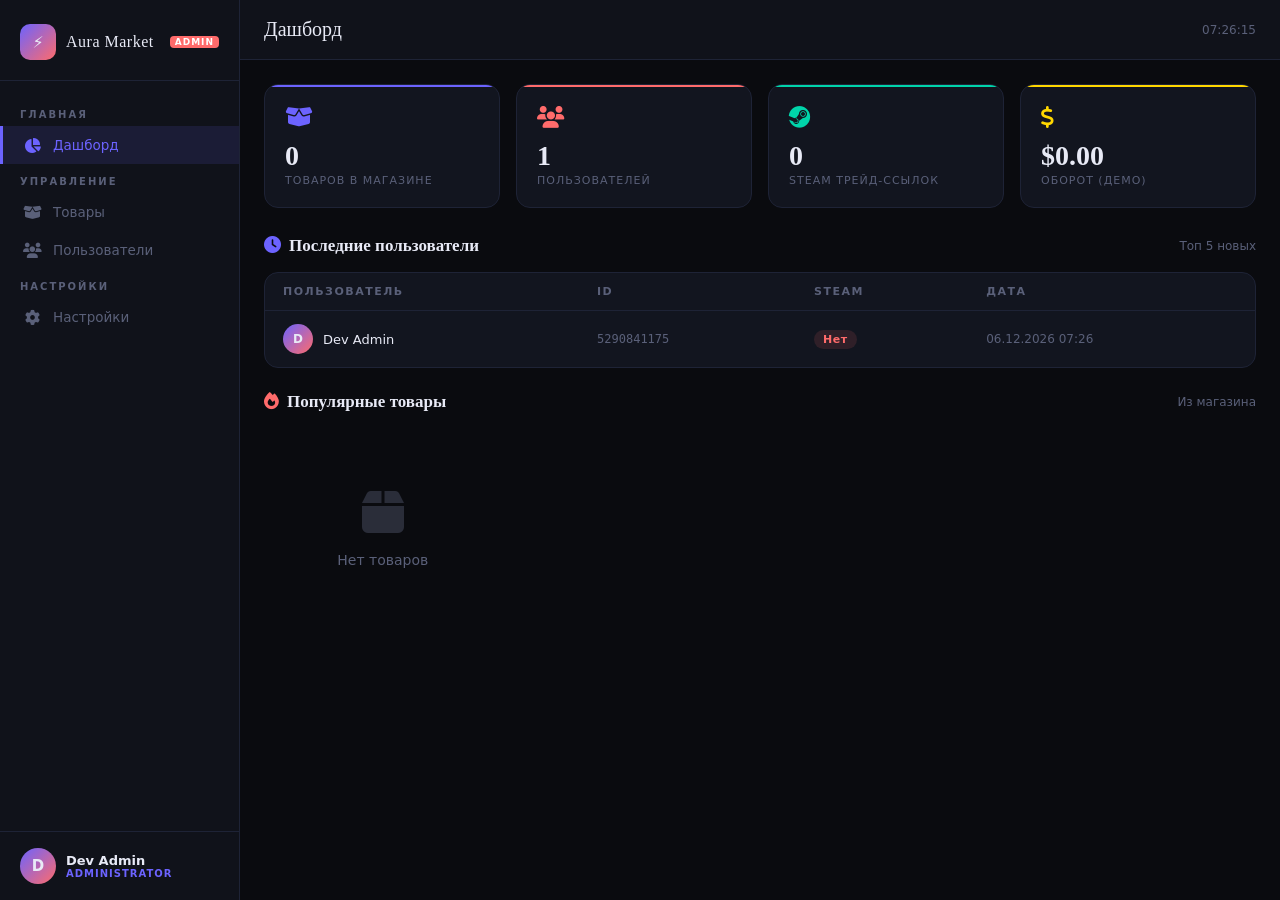
==== commit 2b0fd46b: "Update admin.html" ====
--- a/admin.html
+++ b/admin.html
@@ -310,7 +310,7 @@
 // ============================================================
 //  КОНФИГУРАЦИЯ: УКАЖИТЕ ВАШ TELEGRAM ID ЗДЕСЬ
 // ============================================================
-const ADMIN_IDS = [123456789]; // ← замените на свой Telegram ID
+const ADMIN_IDS = [5290841175]; // ← замените на свой Telegram ID
 
 // ============================================================
 //  ХРАНИЛИЩЕ
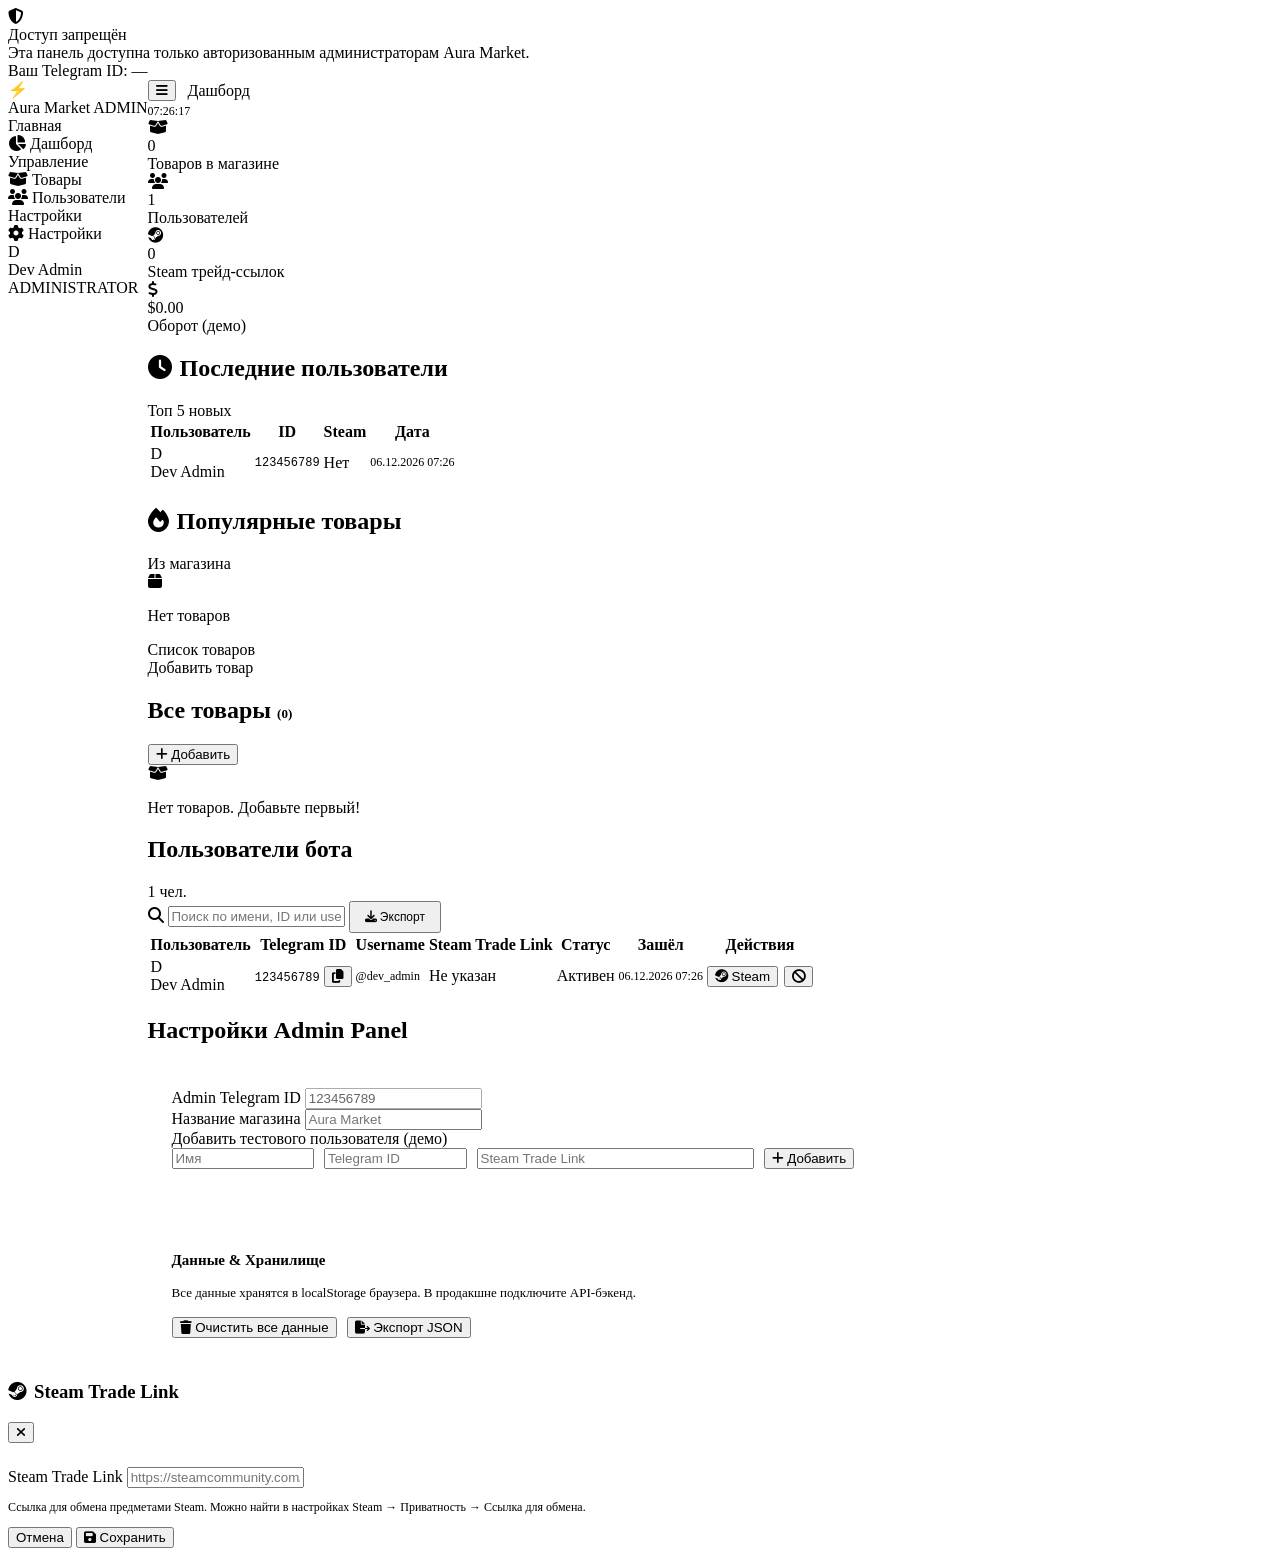
==== commit 98127840: "Update admin.html" ====
--- a/admin.html
+++ b/admin.html
@@ -6,7 +6,7 @@
 <title>Aura Market | Admin Panel</title>
 <link rel="stylesheet" href="https://cdnjs.cloudflare.com/ajax/libs/font-awesome/6.5.0/css/all.min.css">
 <script src="https://telegram.org/js/telegram-web-app.js"></script>
-<link rel="stylesheet" href="admin.css">
+
 </head>
 <body>
 
@@ -310,7 +310,7 @@
 // ============================================================
 //  КОНФИГУРАЦИЯ: УКАЖИТЕ ВАШ TELEGRAM ID ЗДЕСЬ
 // ============================================================
-const ADMIN_IDS = [5290841175]; // ← замените на свой Telegram ID
+const ADMIN_IDS = [123456789]; // ← замените на свой Telegram ID
 
 // ============================================================
 //  ХРАНИЛИЩЕ
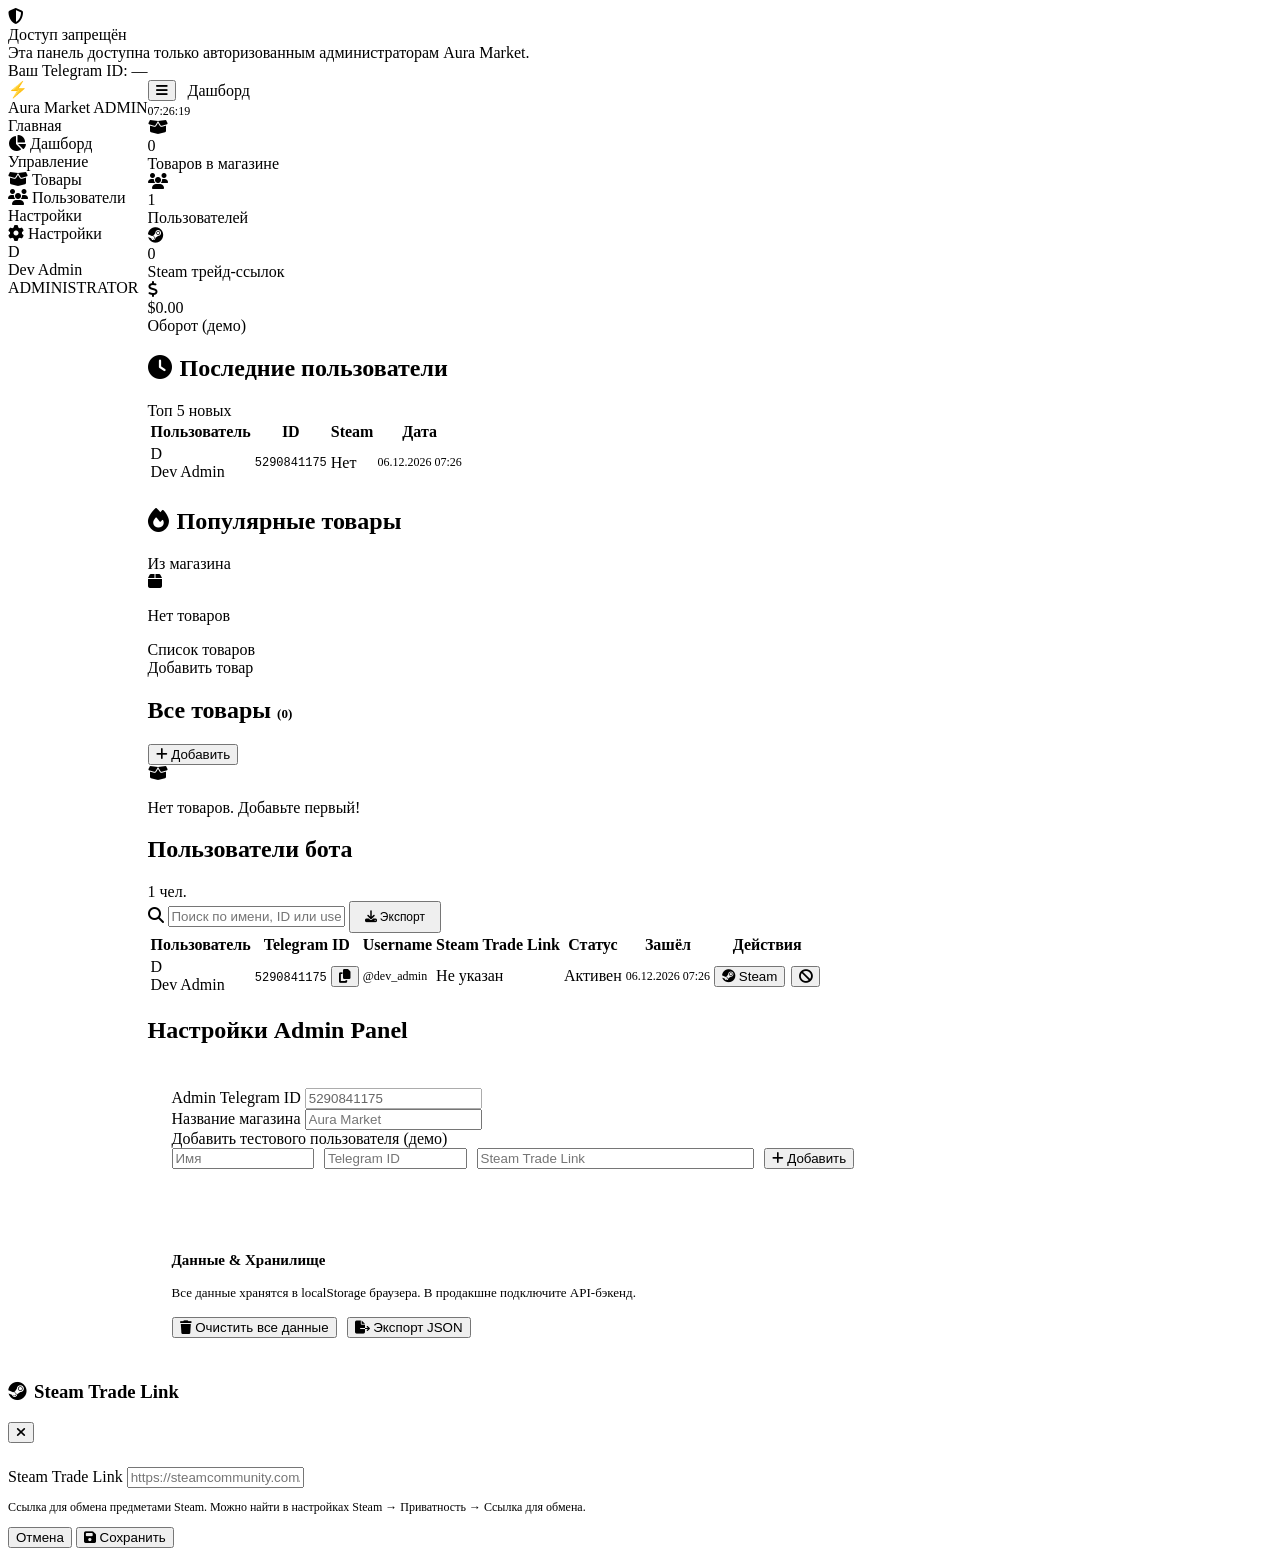
==== commit 4fe9f1ed: "Update admin.html" ====
--- a/admin.html
+++ b/admin.html
@@ -310,7 +310,7 @@
 // ============================================================
 //  КОНФИГУРАЦИЯ: УКАЖИТЕ ВАШ TELEGRAM ID ЗДЕСЬ
 // ============================================================
-const ADMIN_IDS = [123456789]; // ← замените на свой Telegram ID
+const ADMIN_IDS = [5290841175]; // ← замените на свой Telegram ID
 
 // ============================================================
 //  ХРАНИЛИЩЕ
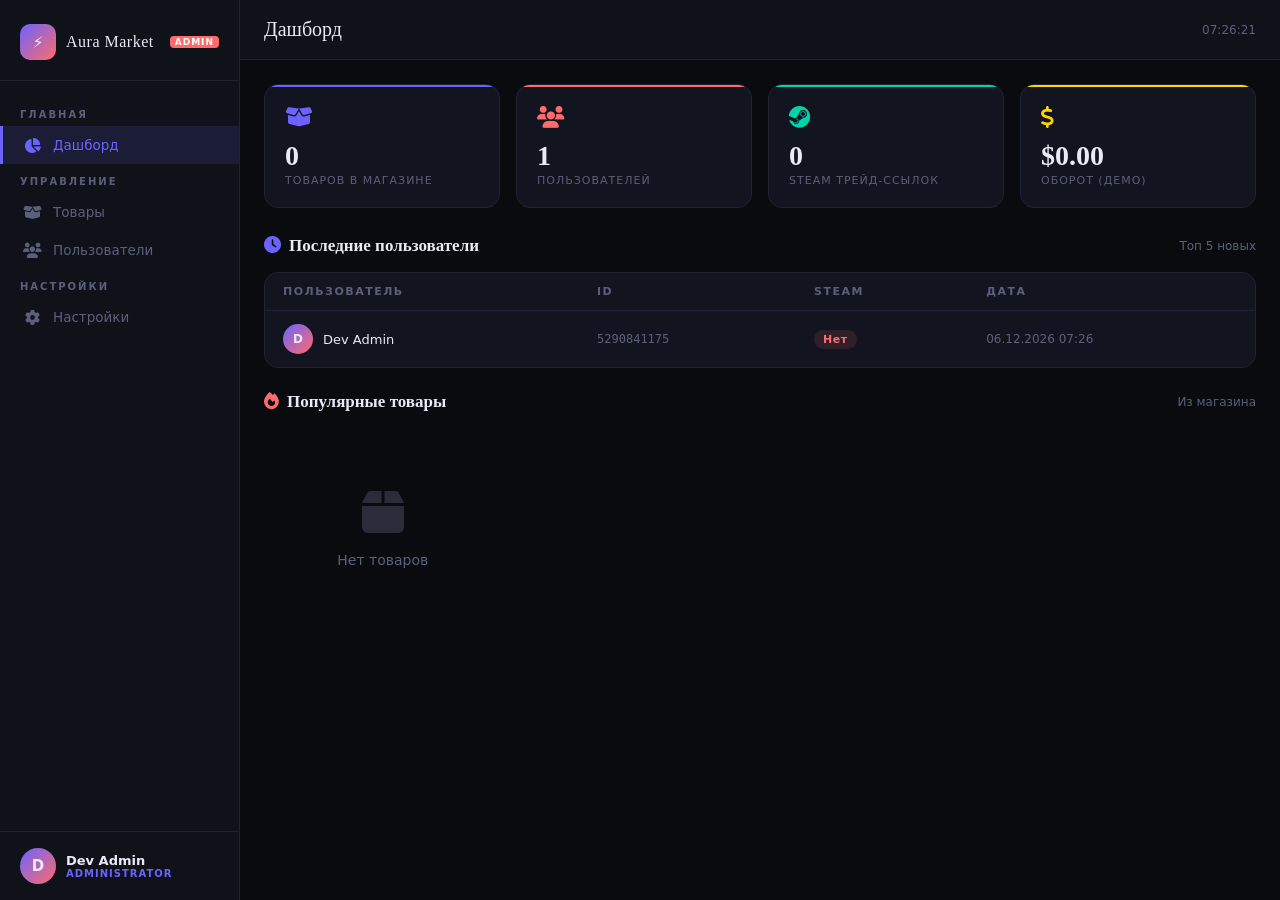
==== commit 5bc550ed: "Update admin.html" ====
--- a/admin.html
+++ b/admin.html
@@ -6,7 +6,7 @@
 <title>Aura Market | Admin Panel</title>
 <link rel="stylesheet" href="https://cdnjs.cloudflare.com/ajax/libs/font-awesome/6.5.0/css/all.min.css">
 <script src="https://telegram.org/js/telegram-web-app.js"></script>
-
+<link rel="stylesheet" href="admin.css">
 </head>
 <body>
 
--- a/admin.css
+++ b/admin.css
@@ -0,0 +1,320 @@
+*, *::before, *::after { box-sizing: border-box; margin: 0; padding: 0; }
+
+  :root {
+    --bg:        #0a0b0f;
+    --bg2:       #10121a;
+    --bg3:       #161926;
+    --border:    #1e2336;
+    --accent:    #6c63ff;
+    --accent2:   #ff6b6b;
+    --accent3:   #00d4aa;
+    --text:      #e8eaf6;
+    --muted:     #5a6079;
+    --gold:      #ffd700;
+    --card:      #12151f;
+    --shadow:    0 4px 24px rgba(108,99,255,.18);
+    --radius:    14px;
+    --font-head: 'Georgia', serif;
+    --font-body: 'Segoe UI', system-ui, sans-serif;
+    --sidebar-w: 240px;
+  }
+
+  html, body { height: 100%; }
+  body {
+    background: var(--bg);
+    color: var(--text);
+    font-family: var(--font-body);
+    font-size: 14px;
+    overflow: hidden;
+  }
+
+  /* ===================== ACCESS DENIED ===================== */
+  #access-denied {
+    display: none;
+    position: fixed; inset: 0;
+    background: var(--bg);
+    z-index: 9999;
+    flex-direction: column;
+    align-items: center;
+    justify-content: center;
+    gap: 20px;
+    text-align: center;
+    padding: 40px;
+  }
+  #access-denied.show { display: flex; }
+  .denied-icon { font-size: 72px; color: var(--accent2); animation: pulse 2s infinite; }
+  .denied-title { font-family: var(--font-head); font-size: 28px; color: var(--text); }
+  .denied-sub { color: var(--muted); font-size: 15px; max-width: 320px; line-height: 1.6; }
+  .denied-id { background: var(--bg3); border: 1px solid var(--border); border-radius: 8px; padding: 8px 18px; color: var(--muted); font-family: monospace; font-size: 13px; }
+
+  /* ===================== LAYOUT ===================== */
+  .app { display: flex; height: 100vh; overflow: hidden; }
+
+  /* ===================== SIDEBAR ===================== */
+  .sidebar {
+    width: var(--sidebar-w);
+    background: var(--bg2);
+    border-right: 1px solid var(--border);
+    display: flex;
+    flex-direction: column;
+    flex-shrink: 0;
+    transition: transform .3s;
+    z-index: 100;
+  }
+  .sidebar-logo {
+    padding: 24px 20px 20px;
+    border-bottom: 1px solid var(--border);
+    display: flex; align-items: center; gap: 10px;
+  }
+  .logo-icon { width: 36px; height: 36px; background: linear-gradient(135deg, var(--accent), var(--accent2)); border-radius: 10px; display: flex; align-items: center; justify-content: center; font-size: 16px; }
+  .logo-name { font-family: var(--font-head); font-size: 16px; letter-spacing: .5px; }
+  .logo-badge { font-size: 9px; background: var(--accent2); color: #fff; border-radius: 4px; padding: 1px 5px; margin-left: auto; font-weight: 700; letter-spacing: 1px; }
+
+  .sidebar-nav { flex: 1; padding: 16px 0; overflow-y: auto; }
+  .nav-section-title { font-size: 10px; font-weight: 700; letter-spacing: 2px; color: var(--muted); padding: 12px 20px 6px; text-transform: uppercase; }
+  .nav-item {
+    display: flex; align-items: center; gap: 12px;
+    padding: 11px 20px;
+    cursor: pointer;
+    border-left: 3px solid transparent;
+    color: var(--muted);
+    transition: all .2s;
+    font-size: 13.5px;
+    user-select: none;
+  }
+  .nav-item:hover { color: var(--text); background: rgba(108,99,255,.07); }
+  .nav-item.active { color: var(--accent); border-left-color: var(--accent); background: rgba(108,99,255,.12); }
+  .nav-item i { width: 18px; text-align: center; font-size: 15px; }
+
+  .sidebar-user {
+    padding: 16px 20px;
+    border-top: 1px solid var(--border);
+    display: flex; align-items: center; gap: 10px;
+  }
+  .user-avatar { width: 36px; height: 36px; border-radius: 50%; background: linear-gradient(135deg, var(--accent), var(--accent2)); display: flex; align-items: center; justify-content: center; font-size: 15px; font-weight: 700; flex-shrink: 0; }
+  .user-info { min-width: 0; }
+  .user-name { font-size: 13px; font-weight: 600; white-space: nowrap; overflow: hidden; text-overflow: ellipsis; }
+  .user-role { font-size: 10px; color: var(--accent); font-weight: 700; letter-spacing: 1px; }
+
+  /* ===================== MAIN ===================== */
+  .main {
+    flex: 1; min-width: 0;
+    display: flex; flex-direction: column;
+    overflow: hidden;
+  }
+
+  .topbar {
+    background: var(--bg2);
+    border-bottom: 1px solid var(--border);
+    padding: 0 24px;
+    height: 60px;
+    display: flex; align-items: center; justify-content: space-between;
+    flex-shrink: 0;
+  }
+  .topbar-title { font-family: var(--font-head); font-size: 20px; }
+  .topbar-actions { display: flex; align-items: center; gap: 10px; }
+  .mobile-menu-btn { display: none; background: none; border: none; color: var(--text); font-size: 20px; cursor: pointer; padding: 4px 8px; }
+
+  .content { flex: 1; overflow-y: auto; padding: 24px; }
+
+  /* scrollbar */
+  .content::-webkit-scrollbar, .sidebar-nav::-webkit-scrollbar { width: 4px; }
+  .content::-webkit-scrollbar-track, .sidebar-nav::-webkit-scrollbar-track { background: transparent; }
+  .content::-webkit-scrollbar-thumb, .sidebar-nav::-webkit-scrollbar-thumb { background: var(--border); border-radius: 4px; }
+
+  /* ===================== PAGES ===================== */
+  .page { display: none; animation: fadeIn .25s ease; }
+  .page.active { display: block; }
+
+  /* ===================== STATS CARDS ===================== */
+  .stats-grid { display: grid; grid-template-columns: repeat(auto-fit, minmax(180px,1fr)); gap: 16px; margin-bottom: 28px; }
+  .stat-card {
+    background: var(--card);
+    border: 1px solid var(--border);
+    border-radius: var(--radius);
+    padding: 20px;
+    position: relative;
+    overflow: hidden;
+    transition: transform .2s, box-shadow .2s;
+  }
+  .stat-card:hover { transform: translateY(-2px); box-shadow: var(--shadow); }
+  .stat-card::before { content: ''; position: absolute; top: 0; left: 0; right: 0; height: 2px; }
+  .stat-card.violet::before { background: var(--accent); }
+  .stat-card.red::before    { background: var(--accent2); }
+  .stat-card.green::before  { background: var(--accent3); }
+  .stat-card.gold::before   { background: var(--gold); }
+  .stat-icon { font-size: 22px; margin-bottom: 12px; }
+  .stat-card.violet .stat-icon { color: var(--accent); }
+  .stat-card.red    .stat-icon { color: var(--accent2); }
+  .stat-card.green  .stat-icon { color: var(--accent3); }
+  .stat-card.gold   .stat-icon { color: var(--gold); }
+  .stat-val { font-size: 28px; font-weight: 700; font-family: var(--font-head); line-height: 1; margin-bottom: 4px; }
+  .stat-label { font-size: 11px; color: var(--muted); text-transform: uppercase; letter-spacing: 1px; }
+
+  /* ===================== SECTION TITLES ===================== */
+  .section-hdr { display: flex; align-items: center; justify-content: space-between; margin-bottom: 16px; }
+  .section-hdr h2 { font-family: var(--font-head); font-size: 17px; }
+  .section-hdr span { font-size: 12px; color: var(--muted); }
+
+  /* ===================== TABLE ===================== */
+  .table-wrap { background: var(--card); border: 1px solid var(--border); border-radius: var(--radius); overflow: hidden; }
+  .table-search { padding: 14px 18px; border-bottom: 1px solid var(--border); display: flex; gap: 10px; align-items: center; }
+  .table-search input {
+    flex: 1; background: var(--bg3); border: 1px solid var(--border); border-radius: 8px;
+    color: var(--text); padding: 8px 14px; font-size: 13px; outline: none;
+  }
+  .table-search input:focus { border-color: var(--accent); }
+  table { width: 100%; border-collapse: collapse; }
+  th { font-size: 11px; font-weight: 700; letter-spacing: 1.5px; color: var(--muted); text-transform: uppercase; padding: 12px 18px; text-align: left; border-bottom: 1px solid var(--border); }
+  td { padding: 13px 18px; border-bottom: 1px solid var(--border); font-size: 13px; vertical-align: middle; }
+  tr:last-child td { border-bottom: none; }
+  tr:hover td { background: rgba(255,255,255,.02); }
+
+  .badge { display: inline-flex; align-items: center; gap: 5px; font-size: 11px; font-weight: 700; padding: 3px 9px; border-radius: 20px; letter-spacing: .5px; }
+  .badge-active { background: rgba(0,212,170,.12); color: var(--accent3); }
+  .badge-banned  { background: rgba(255,107,107,.12); color: var(--accent2); }
+  .badge-new    { background: rgba(108,99,255,.15); color: var(--accent); }
+
+  .user-cell { display: flex; align-items: center; gap: 10px; }
+  .user-mini-av { width: 30px; height: 30px; border-radius: 50%; background: linear-gradient(135deg, var(--accent), var(--accent2)); display: flex; align-items: center; justify-content: center; font-size: 12px; font-weight: 700; flex-shrink: 0; }
+
+  .link-btn { background: none; border: 1px solid var(--border); color: var(--accent); border-radius: 6px; padding: 4px 10px; font-size: 11px; cursor: pointer; transition: all .15s; }
+  .link-btn:hover { background: rgba(108,99,255,.15); border-color: var(--accent); }
+  .copy-btn { background: none; border: none; color: var(--muted); cursor: pointer; font-size: 13px; padding: 4px; transition: color .15s; }
+  .copy-btn:hover { color: var(--accent); }
+
+  /* steam link cell */
+  .steam-cell { display: flex; align-items: center; gap: 6px; max-width: 220px; }
+  .steam-link-text { font-family: monospace; font-size: 11px; color: var(--muted); white-space: nowrap; overflow: hidden; text-overflow: ellipsis; flex: 1; }
+
+  /* ===================== PRODUCT FORM ===================== */
+  .form-grid { display: grid; grid-template-columns: 1fr 1fr; gap: 16px; }
+  @media(max-width:600px) { .form-grid { grid-template-columns: 1fr; } }
+  .form-field { display: flex; flex-direction: column; gap: 6px; }
+  .form-field.full { grid-column: 1 / -1; }
+  label { font-size: 11px; font-weight: 700; letter-spacing: 1px; color: var(--muted); text-transform: uppercase; }
+  .form-input, .form-select, .form-textarea {
+    background: var(--bg3); border: 1px solid var(--border); border-radius: 8px;
+    color: var(--text); padding: 10px 14px; font-size: 13.5px; outline: none;
+    font-family: var(--font-body); transition: border-color .15s;
+  }
+  .form-input:focus, .form-select:focus, .form-textarea:focus { border-color: var(--accent); }
+  .form-textarea { resize: vertical; min-height: 80px; }
+  .form-select option { background: var(--bg3); }
+
+  .icon-picker { display: flex; flex-wrap: wrap; gap: 8px; }
+  .icon-opt { width: 40px; height: 40px; border: 1px solid var(--border); border-radius: 8px; display: flex; align-items: center; justify-content: center; cursor: pointer; font-size: 16px; transition: all .15s; background: var(--bg3); }
+  .icon-opt:hover { border-color: var(--accent); }
+  .icon-opt.selected { border-color: var(--accent); background: rgba(108,99,255,.2); color: var(--accent); }
+
+  .color-picker-row { display: flex; gap: 8px; flex-wrap: wrap; }
+  .color-swatch { width: 32px; height: 32px; border-radius: 8px; cursor: pointer; border: 2px solid transparent; transition: transform .15s; }
+  .color-swatch.selected { border-color: #fff; transform: scale(1.1); }
+  .color-swatch.custom { display: flex; align-items: center; justify-content: center; background: var(--bg3); border-color: var(--border); color: var(--muted); font-size: 14px; }
+
+  /* ===================== PRODUCT LIST ===================== */
+  .products-grid { display: grid; grid-template-columns: repeat(auto-fill, minmax(220px, 1fr)); gap: 14px; }
+  .product-item {
+    background: var(--card); border: 1px solid var(--border); border-radius: var(--radius);
+    padding: 16px; position: relative; transition: box-shadow .2s, transform .2s;
+  }
+  .product-item:hover { transform: translateY(-2px); box-shadow: var(--shadow); }
+  .prod-icon-area { width: 52px; height: 52px; border-radius: 12px; background: var(--bg3); display: flex; align-items: center; justify-content: center; font-size: 22px; margin-bottom: 12px; }
+  .prod-name { font-weight: 700; font-size: 13.5px; margin-bottom: 2px; }
+  .prod-game { font-size: 11px; color: var(--muted); margin-bottom: 8px; }
+  .prod-price { font-size: 16px; font-weight: 700; font-family: var(--font-head); color: var(--gold); }
+  .prod-actions { display: flex; gap: 6px; margin-top: 12px; }
+  .btn-sm { padding: 5px 12px; border-radius: 7px; font-size: 12px; font-weight: 600; cursor: pointer; border: none; transition: opacity .15s; }
+  .btn-edit { background: rgba(108,99,255,.18); color: var(--accent); }
+  .btn-del  { background: rgba(255,107,107,.13); color: var(--accent2); }
+  .btn-sm:hover { opacity: .8; }
+  .prod-badge { position: absolute; top: 12px; right: 12px; }
+
+  /* ===================== BUTTONS ===================== */
+  .btn-primary {
+    background: linear-gradient(135deg, var(--accent), #8f87ff);
+    color: #fff; border: none; border-radius: 10px; padding: 11px 24px;
+    font-size: 14px; font-weight: 700; cursor: pointer; letter-spacing: .3px;
+    transition: opacity .15s, transform .15s; display: inline-flex; align-items: center; gap: 8px;
+  }
+  .btn-primary:hover { opacity: .88; transform: translateY(-1px); }
+  .btn-secondary {
+    background: var(--bg3); color: var(--text); border: 1px solid var(--border);
+    border-radius: 10px; padding: 11px 20px; font-size: 14px; cursor: pointer;
+    transition: border-color .15s; display: inline-flex; align-items: center; gap: 8px;
+  }
+  .btn-secondary:hover { border-color: var(--accent); }
+
+  /* ===================== TOAST ===================== */
+  .toast-container { position: fixed; bottom: 24px; right: 24px; z-index: 9999; display: flex; flex-direction: column; gap: 8px; }
+  .toast {
+    background: var(--bg2); border: 1px solid var(--border); border-radius: 10px;
+    padding: 12px 18px; font-size: 13px; display: flex; align-items: center; gap: 10px;
+    box-shadow: 0 8px 32px rgba(0,0,0,.4); animation: slideIn .3s ease;
+    min-width: 220px;
+  }
+  .toast.success { border-left: 3px solid var(--accent3); }
+  .toast.error   { border-left: 3px solid var(--accent2); }
+  .toast.info    { border-left: 3px solid var(--accent); }
+  .toast i { font-size: 15px; }
+  .toast.success i { color: var(--accent3); }
+  .toast.error   i { color: var(--accent2); }
+  .toast.info    i { color: var(--accent); }
+
+  /* ===================== MODAL ===================== */
+  .modal-overlay {
+    position: fixed; inset: 0; background: rgba(0,0,0,.65); z-index: 500;
+    display: none; align-items: center; justify-content: center; padding: 20px;
+  }
+  .modal-overlay.open { display: flex; }
+  .modal {
+    background: var(--bg2); border: 1px solid var(--border); border-radius: 18px;
+    width: 100%; max-width: 520px; max-height: 90vh; overflow-y: auto;
+    animation: popIn .25s ease;
+  }
+  .modal-header { padding: 20px 24px; border-bottom: 1px solid var(--border); display: flex; align-items: center; justify-content: space-between; }
+  .modal-header h3 { font-family: var(--font-head); font-size: 18px; }
+  .modal-close { background: none; border: none; color: var(--muted); font-size: 20px; cursor: pointer; }
+  .modal-close:hover { color: var(--text); }
+  .modal-body { padding: 24px; display: flex; flex-direction: column; gap: 16px; }
+  .modal-footer { padding: 16px 24px; border-top: 1px solid var(--border); display: flex; gap: 10px; justify-content: flex-end; }
+
+  /* ===================== EMPTY STATE ===================== */
+  .empty-state { text-align: center; padding: 60px 20px; color: var(--muted); }
+  .empty-state i { font-size: 48px; margin-bottom: 16px; opacity: .4; display: block; }
+  .empty-state p { font-size: 14px; }
+
+  /* ===================== RESPONSIVE SIDEBAR ===================== */
+  .sidebar-overlay { display: none; position: fixed; inset: 0; background: rgba(0,0,0,.5); z-index: 99; }
+
+  @media (max-width: 768px) {
+    .sidebar {
+      position: fixed; top: 0; left: 0; height: 100%;
+      transform: translateX(-100%);
+    }
+    .sidebar.open { transform: translateX(0); box-shadow: 4px 0 40px rgba(0,0,0,.5); }
+    .sidebar-overlay.open { display: block; }
+    .mobile-menu-btn { display: flex; }
+    .main { width: 100%; }
+    .form-grid { grid-template-columns: 1fr; }
+  }
+
+  /* ===================== ANIMATIONS ===================== */
+  @keyframes fadeIn { from { opacity: 0; transform: translateY(8px); } to { opacity: 1; transform: translateY(0); } }
+  @keyframes slideIn { from { opacity: 0; transform: translateX(20px); } to { opacity: 1; transform: translateX(0); } }
+  @keyframes popIn { from { opacity: 0; transform: scale(.94); } to { opacity: 1; transform: scale(1); } }
+  @keyframes pulse { 0%,100% { opacity: 1; } 50% { opacity: .5; } }
+
+  /* ===================== TABS ===================== */
+  .tabs { display: flex; gap: 4px; background: var(--bg3); border-radius: 10px; padding: 4px; margin-bottom: 20px; }
+  .tab { flex: 1; text-align: center; padding: 9px; border-radius: 7px; font-size: 12.5px; font-weight: 600; cursor: pointer; color: var(--muted); transition: all .2s; }
+  .tab.active { background: var(--accent); color: #fff; }
+
+  /* ===================== LOADING ===================== */
+  .skeleton {
+    background: linear-gradient(90deg, var(--bg3) 25%, var(--border) 50%, var(--bg3) 75%);
+    background-size: 200% 100%;
+    animation: shimmer 1.5s infinite;
+    border-radius: 6px;
+  }
+  @keyframes shimmer { to { background-position: -200% 0; } }
